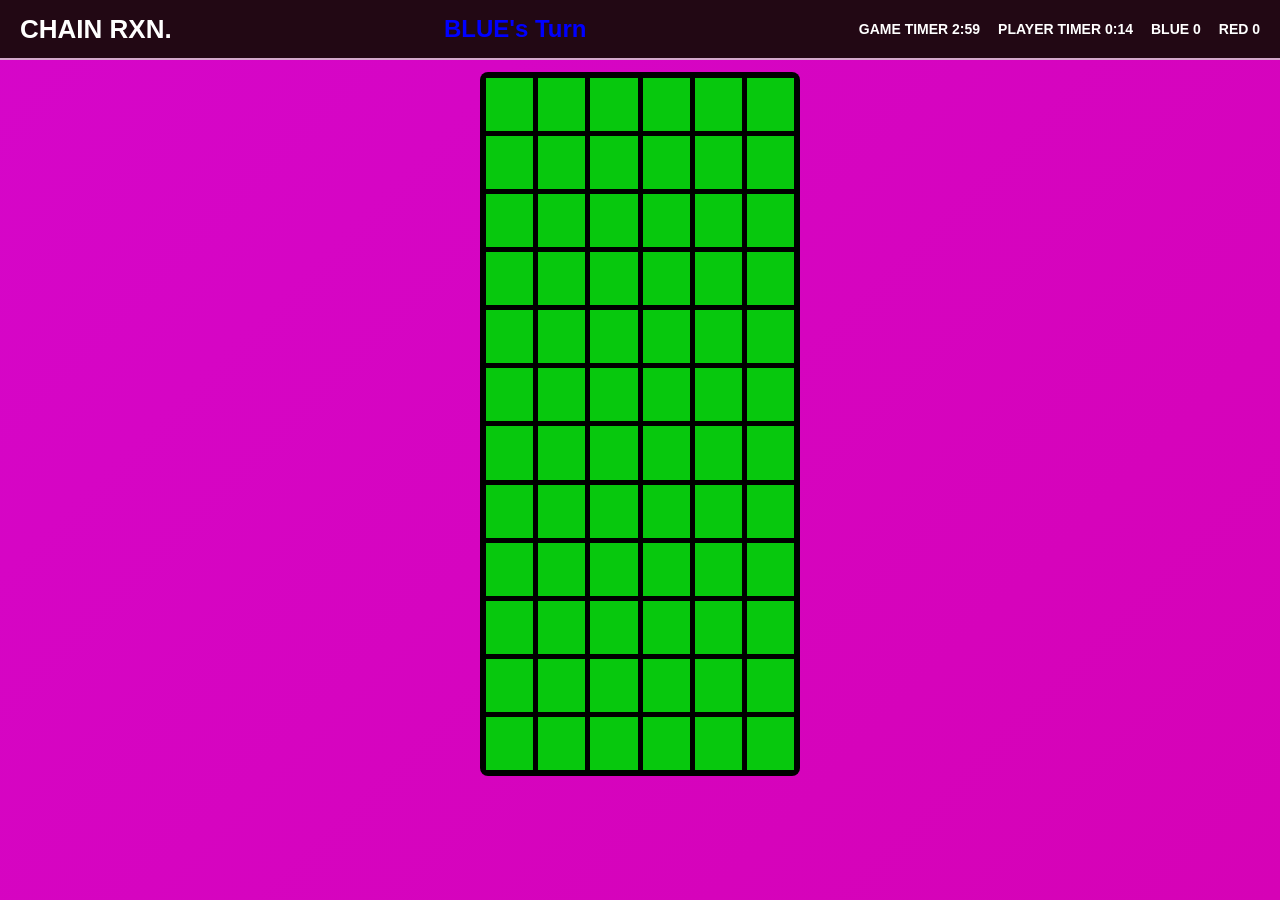
==== index.html @ 2e9fa352 "Game logic implemented" ====
<!DOCTYPE html>
<html lang="en">

<head>

    <meta charset="UTF-8">

    <meta name="viewport"
          content="width=device-width, initial-scale=1.0">

    <title>Chain RXN</title>



    <link rel="stylesheet"
          href="style.css">

<body>

    <!-- TOP BAR -->
     

    <header class="top-bar">

        <div class="left-title">
            CHAIN RXN.
        </div>

        <div class="center-text"
             id="turnText">

            BLUE player starts

        </div>

        <div class="right-info">

            <span id="gameTimer">
                GAME TIMER 
            </span>

            <span id="playerTimer">
                PLAYER TIMER 
            </span>

            <span id="blueScore">
                 0
            </span>

            <span id="redScore">
                RED 0
            </span>

        </div>

    </header>


    <!-- GAME AREA -->

    <main class="game-container">

        <div class="board"
             id="board">

        </div>

    </main>


    <!-- EXPLOSION SOUND -->

    <audio id="explodeSound"
           src="sounds/explode.mp3"></audio>

    <script src="script.js"></script>

</body>

</html>
---- style.css ----
* {

    margin: 0;

    padding: 0;

    box-sizing: border-box;
}


/* BODY */

body {

    min-height: 100vh;

    overflow-x: hidden;

    font-family: Arial, Helvetica, sans-serif;

    background: linear-gradient(
        135deg,
        #d606c9,
        #d602b6
    );
}

#turnText{
    color: blue;
}


/* HEADER */

.top-bar {

    width: 100%;

    min-height: 60px;

    background-color: #220814;

    border-bottom: 2px solid #d4a8cc;

    display: flex;

    justify-content: space-between;

    align-items: center;

    flex-wrap: wrap;

    padding: 10px 20px;

    color: white;

    gap: 15px;
}

/* LEFT TITLE */

.left-title {

    font-size: 26px;

    font-weight: 900;

    white-space: nowrap;
}


/* CENTER TEXT */

.center-text {

    flex: 1;

    text-align: center;

    font-size: 24px;

    font-weight: bold;

    min-width: 180px;
}


/* RIGHT INFO */

.right-info {

    display: flex;

    gap: 18px;

    font-size: 14px;

    font-weight: bold;

    flex-wrap: wrap;

    justify-content: flex-end;
}

/* GAME AREA */

.game-container {

    width: 100%;

    display: flex;

    justify-content: center;

    align-items: flex-start;

    padding-top: 12px;

    padding-bottom: 40px;
}


/* BOARD */

.board {

    width: min(92vw, 320px);

    aspect-ratio: 1 / 2.2;

    background-color: black;

    padding: 5px;

    display: grid;

    grid-template-columns: repeat(6, 1fr);

    grid-template-rows: repeat(12, 1fr);

    gap: 3px;

    border-radius: 8px;
}


/* CELLS */

.cell {

    background-color: #07c80d;

    border: 1px solid black;

    position: relative;

    overflow: hidden;

    cursor: pointer;

    transition: 0.2s;
}


/* HOVER */

.cell:hover {

    background-color: #0b5b03;

    transform: scale(1.05);
}


/* ORBS */

.orb {

    width: 16px;

    height: 16px;

    border-radius: 50%;

    position: absolute;

    animation: pulse 1s infinite;
}


/* BLUE */

.blue-orb {

    background: #302dff;


}


/* RED */

.red-orb {

    background: #ff365ec3;

    
}


/* ORB ANIMATION 

@keyframes pulse {

    0% {

        transform: scale(1);
    }

    50% {

        transform: scale(1.15);
    }

    100% {

        transform: scale(1);
    }
} */


/* TABLET */

@media (max-width: 992px)
{
    .center-text {

        position: static;

        transform: none;

        width: 100%;

        text-align: center;

        order: 3;

        margin-top: 5px;
    }

    .top-bar {

        justify-content: center;
    }

    .right-info {

        width: 100%;

        justify-content: center;
    }
}


/* MOBILE */

@media (max-width: 576px)
{
    .left-title {

        font-size: 20px;
    }

    .center-text {

        font-size: 18px;
    }

    .right-info {

        font-size: 12px;

        gap: 10px;
    }

    .board {

        width: 90vw;
    }

    .orb {

        width: 12px;

        height: 12px;
    }
}
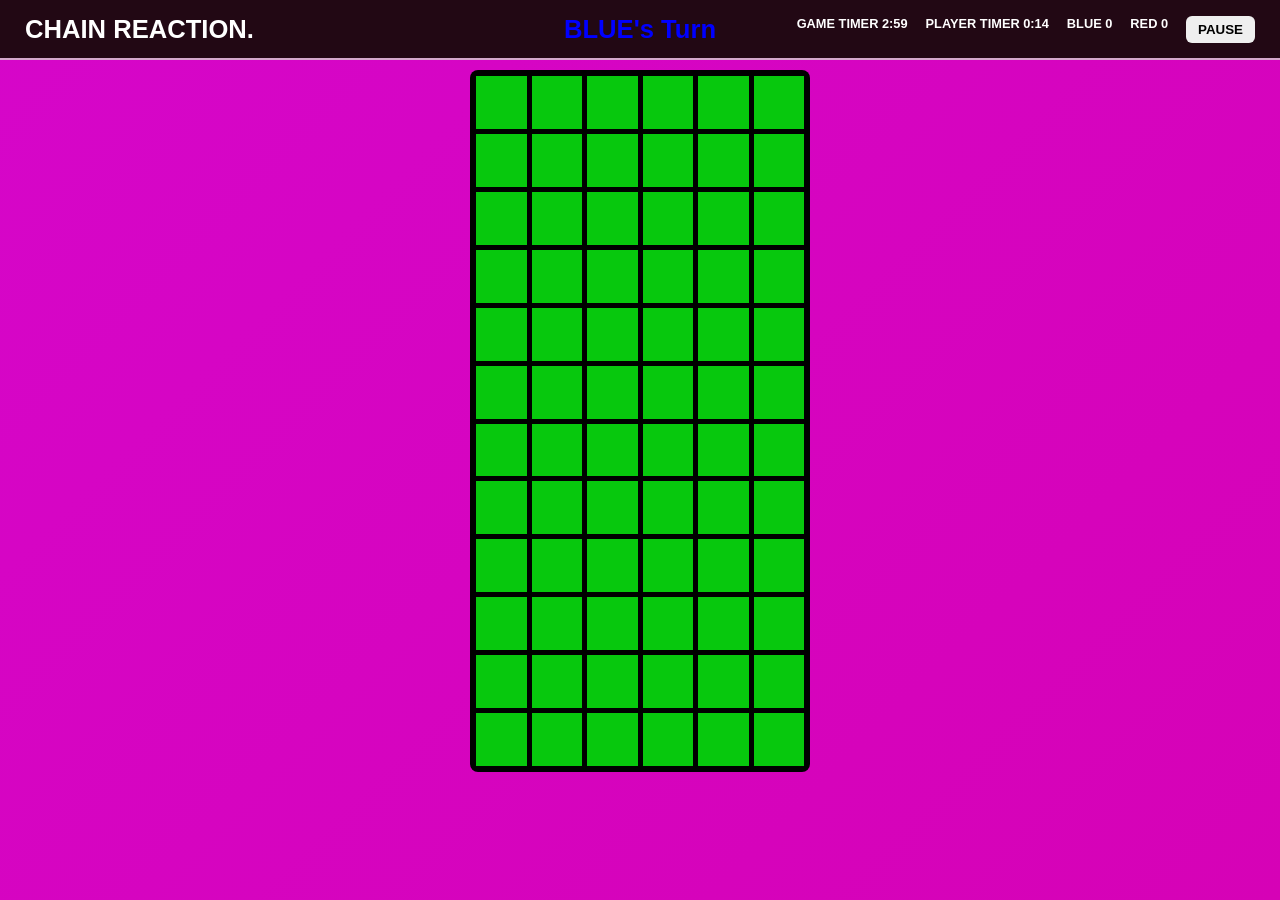
==== commit 1d8e9536: "Webpage made responsive" ====
--- a/index.html
+++ b/index.html
@@ -23,7 +23,7 @@
     <header class="top-bar">
 
         <div class="left-title">
-            CHAIN RXN.
+            CHAIN REACTION.
         </div>
 
         <div class="center-text"
@@ -36,20 +36,23 @@
         <div class="right-info">
 
             <span id="gameTimer">
-                GAME TIMER 
+                GAME TIMER 3:00
             </span>
 
             <span id="playerTimer">
-                PLAYER TIMER 
+                PLAYER TIMER 0:15
             </span>
 
-            <span id="blueScore">
+            <span id="blueScore"> 
                  0
             </span>
 
             <span id="redScore">
                 RED 0
             </span>
+            <button id="pauseBtn">
+                    PAUSE
+            </button>
 
         </div>
 
--- a/style.css
+++ b/style.css
@@ -50,18 +50,17 @@
 
     flex-wrap: wrap;
 
-    padding: 10px 20px;
+    padding: 10px clamp(10px, 3vw, 25px);
 
     color: white;
 
-    gap: 15px;
-}
-
+    gap: 12px;
+    position: relative;
+}
 /* LEFT TITLE */
-
 .left-title {
 
-    font-size: 26px;
+    font-size: clamp(18px, 2vw, 28px);
 
     font-weight: 900;
 
@@ -73,64 +72,66 @@
 
 .center-text {
 
-    flex: 1;
+    position: absolute;
+
+    left: 50%;
+
+    transform: translateX(-50%);
+
+    font-size: clamp(18px, 2vw, 28px);
+
+    font-weight: bold;
 
     text-align: center;
 
-    font-size: 24px;
+    white-space: nowrap;
+}
+
+
+/* RIGHT INFO */
+
+.right-info {
+
+    display: flex;
+
+    gap: clamp(8px, 1.5vw, 18px);
+
+    font-size: clamp(10px, 1vw, 14px);
 
     font-weight: bold;
 
-    min-width: 180px;
-}
-
-
-/* RIGHT INFO */
-
-.right-info {
+    flex-wrap: wrap;
+
+    justify-content: flex-end;
+}
+/* GAME AREA */
+
+.game-container {
+
+    width: 100%;
 
     display: flex;
 
-    gap: 18px;
-
-    font-size: 14px;
-
-    font-weight: bold;
-
-    flex-wrap: wrap;
-
-    justify-content: flex-end;
-}
-
-/* GAME AREA */
-
-.game-container {
-
-    width: 100%;
-
-    display: flex;
-
     justify-content: center;
 
     align-items: flex-start;
 
-    padding-top: 12px;
-
-    padding-bottom: 40px;
+    padding-top: 10px;
+
+    padding-bottom: 30px;
 }
 
 
 /* BOARD */
-
 .board {
 
-    width: min(92vw, 320px);
-
-    aspect-ratio: 1 / 2.2;
+    width: min(92vw, 340px);
+
+    height: min(78vh, 760px);
 
     background-color: black;
 
-    padding: 5px;
+    padding: min(1vw, 5px);
 
     display: grid;
 
@@ -138,12 +139,11 @@
 
     grid-template-rows: repeat(12, 1fr);
 
-    gap: 3px;
+    gap: min(0.6vw, 3px);
 
     border-radius: 8px;
 }
 
-
 /* CELLS */
 
 .cell {
@@ -176,15 +176,16 @@
 
 .orb {
 
-    width: 16px;
-
-    height: 16px;
+    width: clamp(8px, 1.7vw, 16px);
+
+    height: clamp(8px, 1.7vw, 16px);
 
     border-radius: 50%;
 
     position: absolute;
 
     animation: pulse 1s infinite;
+    pointer-events: none;
 }
 
 
@@ -230,6 +231,8 @@
 
 
 /* TABLET */
+
+
 
 @media (max-width: 992px)
 {
@@ -264,34 +267,135 @@
 
 /* MOBILE */
 
+
 @media (max-width: 576px)
 {
+
+    /* HEADER */
+
+    .top-bar {
+
+        padding: 14px 10px;
+
+        gap: 8px;
+
+        flex-direction: column;
+
+        justify-content: center;
+
+        align-items: center;
+    }
+
+
+    /* TITLE */
+
     .left-title {
 
-        font-size: 20px;
-    }
+        font-size: 16px;
+
+        text-align: center;
+    }
+
+
+    /* TURN TEXT */
 
     .center-text {
 
-        font-size: 18px;
-    }
+        position: static;
+
+        transform: none;
+
+        width: 100%;
+
+        text-align: center;
+
+        order: 3;
+
+        font-size: 16px;
+
+        margin-top: 4px;
+    }
+
+
+    /* TIMER SECTION */
 
     .right-info {
 
-        font-size: 12px;
+        width: 100%;
+
+        justify-content: center;
 
         gap: 10px;
-    }
+
+        font-size: 10px;
+
+        flex-wrap: wrap;
+    }
+
+
+    /* GAME AREA */
+
+    .game-container {
+
+        padding-top: 6px;
+
+        padding-bottom: 20px;
+    }
+
+
+    /* BOARD */
 
     .board {
 
-        width: 90vw;
-    }
+        width: 94vw;
+
+        aspect-ratio: 1 / 1.95;
+
+        gap: 2px;
+
+        padding: 4px;
+
+        border-radius: 12px;
+    }
+
+
+    /* CELLS */
+
+    .cell {
+
+        border-width: 1px;
+    }
+
+
+    /* ORBS */
 
     .orb {
 
-        width: 12px;
-
-        height: 12px;
-    }
+        width: 9px;
+
+        height: 9px;
+    }
+}
+#pauseBtn {
+
+    
+
+    color: black;
+
+    border: none;
+
+    padding: 6px 12px;
+
+    border-radius: 6px;
+
+    font-weight: bold;
+
+    cursor: pointer;
+
+    transition: 0.2s;
+}
+
+#pauseBtn:hover {
+
+    background: #d0d;
 }
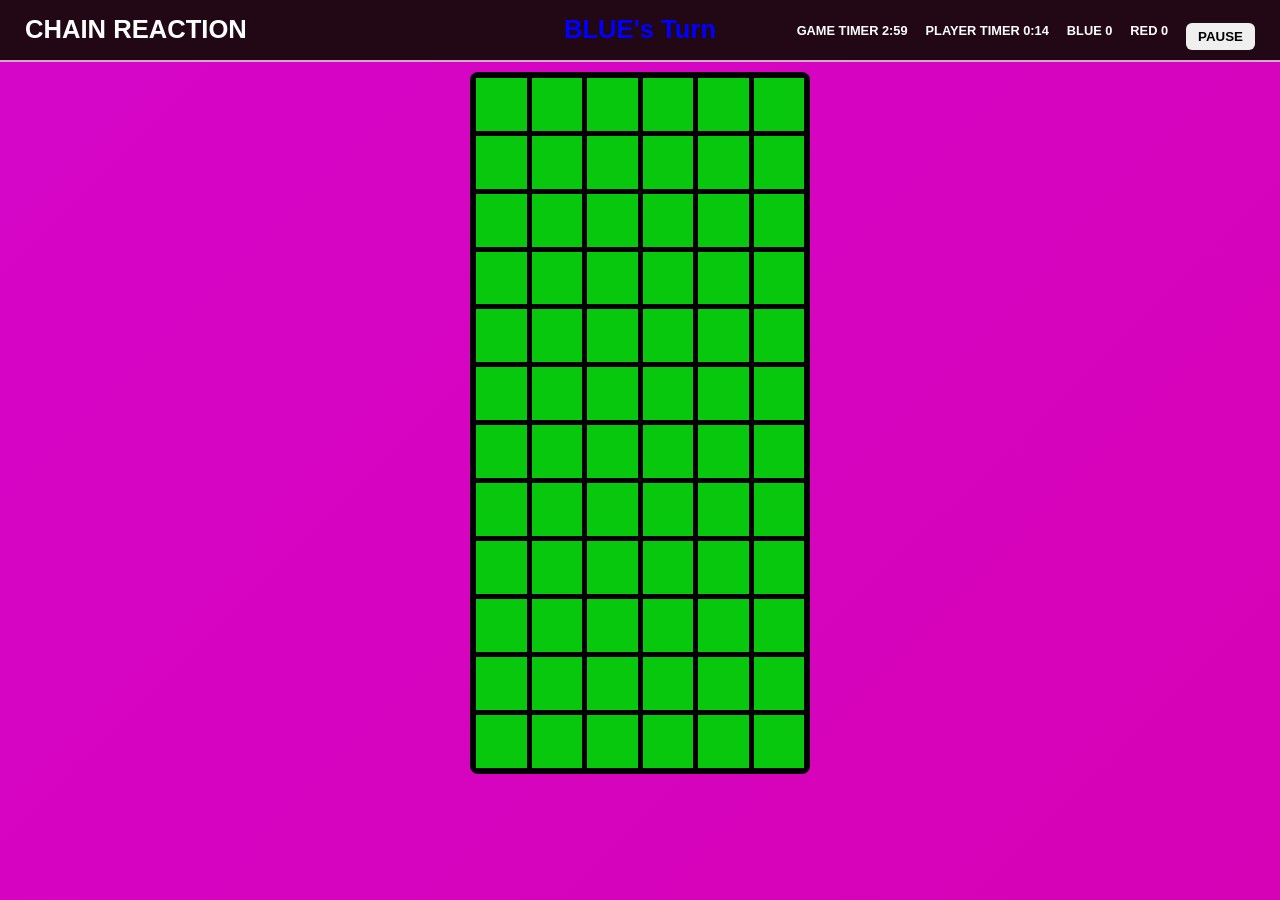
==== commit 87269527: "Removed unwanted files" ====
--- a/index.html
+++ b/index.html
@@ -17,13 +17,13 @@
 
 <body>
 
-    <!-- TOP BAR -->
+  
      
 
     <header class="top-bar">
 
         <div class="left-title">
-            CHAIN REACTION.
+            CHAIN REACTION
         </div>
 
         <div class="center-text"
@@ -50,9 +50,25 @@
             <span id="redScore">
                 RED 0
             </span>
+            <div id="pauseOverlay" class="overlay hidden">
+                <div class="dialog-box ">
+                    <h2>Game Paused</h2>
+                    <p>Everything is currently frozen.</p>
+                    <button class="dialog-box-button" id="resumeBtn">Resume</button>
+                </div>
+            </div>
+            <div id="restartOverlay" class="overlay hidden">
+                <div class="dialog-box">
+                    <h2 id ="dialogBoxHeader"></h2>
+                    <p id ="dialogBoxPara"></p>
+                    <button class="dialog-box-button" id="restartBtn">Restart</button>
+                </div>
+            </div>
             <button id="pauseBtn">
-                    PAUSE
+                PAUSE
             </button>
+            
+        
 
         </div>
 
--- a/style.css
+++ b/style.css
@@ -101,6 +101,7 @@
     font-weight: bold;
 
     flex-wrap: wrap;
+    margin-top: 1em;
 
     justify-content: flex-end;
 }
@@ -207,31 +208,6 @@
 
     
 }
-
-
-/* ORB ANIMATION 
-
-@keyframes pulse {
-
-    0% {
-
-        transform: scale(1);
-    }
-
-    50% {
-
-        transform: scale(1.15);
-    }
-
-    100% {
-
-        transform: scale(1);
-    }
-} */
-
-
-/* TABLET */
-
 
 
 @media (max-width: 992px)
@@ -378,8 +354,6 @@
 }
 #pauseBtn {
 
-    
-
     color: black;
 
     border: none;
@@ -398,4 +372,140 @@
 #pauseBtn:hover {
 
     background: #d0d;
-}+}
+/* Dark background that covers the full screen */
+.overlay {
+  position: fixed;
+  top: 0;
+  left: 0;
+  width: 100vw;
+  height: 100vh;
+  background: rgba(0, 0, 0, 0.6); /* Dimmed effect */
+  display: flex;
+  justify-content: center; /* Center horizontally */
+  align-items: center;     /* Center vertically */
+  z-index: 9999;          /* Always stay on top */
+}
+
+/* The actual dialog popup */
+.dialog-box {
+
+    background: linear-gradient(
+        145deg,
+        #2d1030,
+        #4b1d50
+    );
+
+    padding: 40px 35px;
+
+    border-radius: 20px;
+
+    text-align: center;
+
+    min-width: 320px;
+
+    max-width: 90vw;
+
+    border: 2px solid #d68cff;
+
+    box-shadow:
+        0 0 20px rgba(214, 140, 255, 0.4),
+        0 0 60px rgba(214, 140, 255, 0.2);
+
+    animation: popup 0.25s ease;
+}
+
+
+/* TITLE */
+
+.dialog-box h2 {
+
+    color: white;
+
+    font-size: clamp(28px, 4vw, 42px);
+
+    margin-bottom: 15px;
+
+    letter-spacing: 1px;
+}
+
+
+/* TEXT */
+
+.dialog-box p {
+
+    color: #ddd;
+
+    font-size: 16px;
+
+    margin-bottom: 28px;
+
+    line-height: 1.5;
+}
+
+
+/* BUTTON */
+
+.dialog-box-button {
+
+    background: linear-gradient(
+        135deg,
+        #2d7cff,
+        #6ea8ff
+    );
+
+    color: white;
+
+    border: none;
+
+    padding: 14px 34px;
+
+    border-radius: 12px;
+
+    font-size: 16px;
+
+    font-weight: bold;
+
+    cursor: pointer;
+
+    transition: all 0.2s ease;
+
+    box-shadow:
+        0 0 12px rgba(45, 124, 255, 0.5);
+}
+
+
+/* BUTTON HOVER */
+
+.dialog-box-button:hover {
+
+    transform: scale(1.06);
+
+    box-shadow:
+        0 0 20px rgba(45, 124, 255, 0.8);
+}
+
+
+/* POPUP ANIMATION */
+
+@keyframes popup {
+
+    from {
+
+        transform: scale(0.8);
+
+        opacity: 0;
+    }
+
+    to {
+
+        transform: scale(1);
+
+        opacity: 1;
+    }
+}
+
+/* Helper class to hide the overlay */
+.hidden {
+  display: none !important;
+}
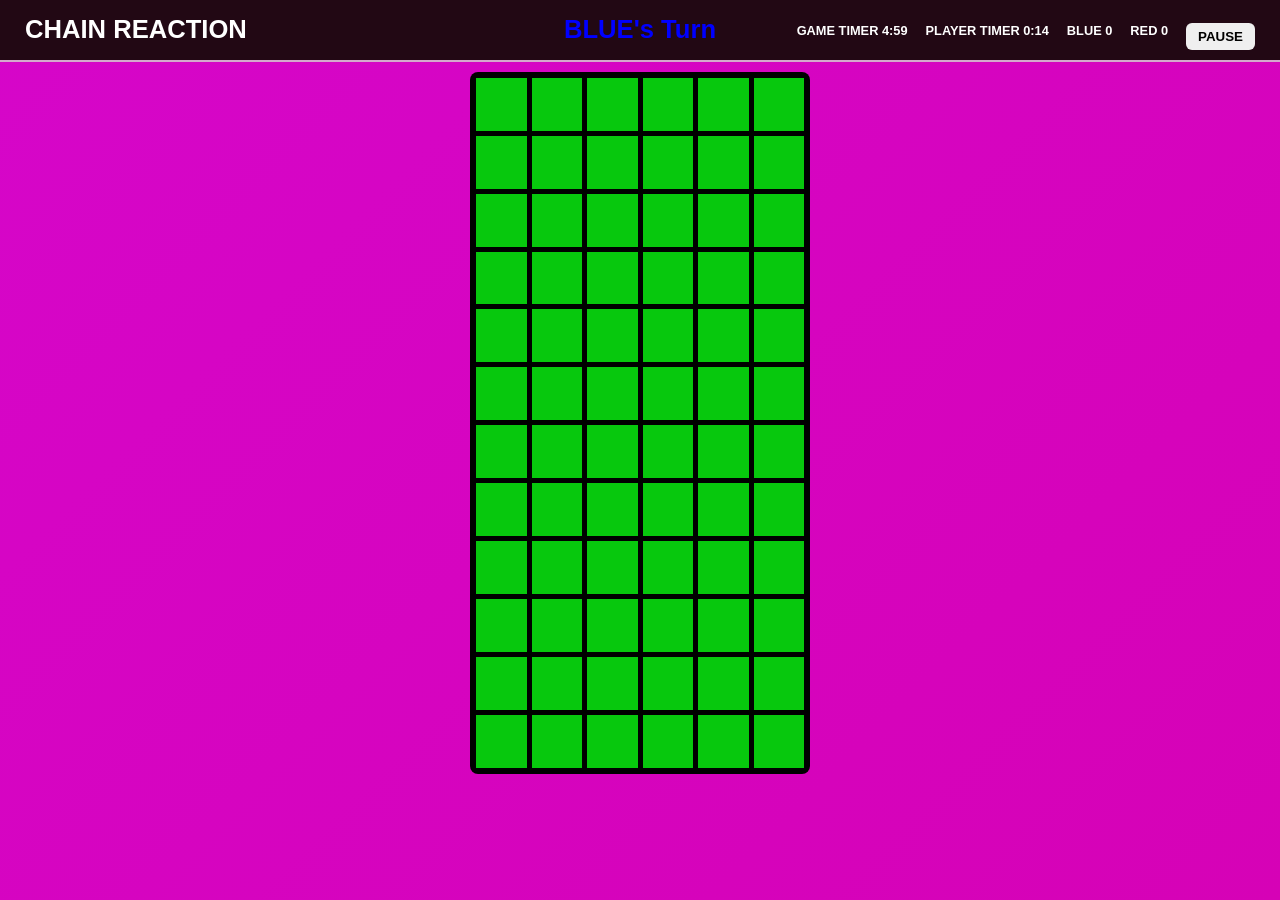
==== commit 41a79202: "Documented the code" ====
--- a/index.html
+++ b/index.html
@@ -36,7 +36,7 @@
         <div class="right-info">
 
             <span id="gameTimer">
-                GAME TIMER 3:00
+                GAME TIMER 5:00
             </span>
 
             <span id="playerTimer">
@@ -53,7 +53,7 @@
             <div id="pauseOverlay" class="overlay hidden">
                 <div class="dialog-box ">
                     <h2>Game Paused</h2>
-                    <p>Everything is currently frozen.</p>
+                    <p>Screen is frozen.Click resume to continue playing</p>
                     <button class="dialog-box-button" id="resumeBtn">Resume</button>
                 </div>
             </div>
@@ -74,9 +74,6 @@
 
     </header>
 
-
-    <!-- GAME AREA -->
-
     <main class="game-container">
 
         <div class="board"
@@ -86,9 +83,6 @@
 
     </main>
 
-
-    <!-- EXPLOSION SOUND -->
-
     <audio id="explodeSound"
            src="sounds/explode.mp3"></audio>
 
--- a/style.css
+++ b/style.css
@@ -8,7 +8,7 @@
 }
 
 
-/* BODY */
+
 
 body {
 
@@ -30,7 +30,7 @@
 }
 
 
-/* HEADER */
+
 
 .top-bar {
 
@@ -57,7 +57,7 @@
     gap: 12px;
     position: relative;
 }
-/* LEFT TITLE */
+
 .left-title {
 
     font-size: clamp(18px, 2vw, 28px);
@@ -68,7 +68,7 @@
 }
 
 
-/* CENTER TEXT */
+
 
 .center-text {
 
@@ -88,7 +88,7 @@
 }
 
 
-/* RIGHT INFO */
+
 
 .right-info {
 
@@ -105,7 +105,7 @@
 
     justify-content: flex-end;
 }
-/* GAME AREA */
+
 
 .game-container {
 
@@ -123,7 +123,7 @@
 }
 
 
-/* BOARD */
+
 .board {
 
     width: min(92vw, 340px);
@@ -145,7 +145,7 @@
     border-radius: 8px;
 }
 
-/* CELLS */
+
 
 .cell {
 
@@ -163,7 +163,7 @@
 }
 
 
-/* HOVER */
+
 
 .cell:hover {
 
@@ -173,7 +173,7 @@
 }
 
 
-/* ORBS */
+
 
 .orb {
 
@@ -190,7 +190,7 @@
 }
 
 
-/* BLUE */
+
 
 .blue-orb {
 
@@ -200,7 +200,6 @@
 }
 
 
-/* RED */
 
 .red-orb {
 
@@ -241,13 +240,12 @@
 }
 
 
-/* MOBILE */
 
 
 @media (max-width: 576px)
 {
 
-    /* HEADER */
+   
 
     .top-bar {
 
@@ -263,7 +261,7 @@
     }
 
 
-    /* TITLE */
+  
 
     .left-title {
 
@@ -273,7 +271,7 @@
     }
 
 
-    /* TURN TEXT */
+
 
     .center-text {
 
@@ -293,7 +291,7 @@
     }
 
 
-    /* TIMER SECTION */
+   
 
     .right-info {
 
@@ -309,7 +307,7 @@
     }
 
 
-    /* GAME AREA */
+   
 
     .game-container {
 
@@ -319,7 +317,7 @@
     }
 
 
-    /* BOARD */
+   
 
     .board {
 
@@ -335,7 +333,7 @@
     }
 
 
-    /* CELLS */
+  
 
     .cell {
 
@@ -343,7 +341,7 @@
     }
 
 
-    /* ORBS */
+
 
     .orb {
 
@@ -373,21 +371,21 @@
 
     background: #d0d;
 }
-/* Dark background that covers the full screen */
+
 .overlay {
   position: fixed;
   top: 0;
   left: 0;
   width: 100vw;
   height: 100vh;
-  background: rgba(0, 0, 0, 0.6); /* Dimmed effect */
+  background: rgba(0, 0, 0, 0.6); 
   display: flex;
-  justify-content: center; /* Center horizontally */
-  align-items: center;     /* Center vertically */
-  z-index: 9999;          /* Always stay on top */
-}
-
-/* The actual dialog popup */
+  justify-content: center; 
+  align-items: center;     
+  z-index: 9999;         
+}
+
+
 .dialog-box {
 
     background: linear-gradient(
@@ -416,7 +414,7 @@
 }
 
 
-/* TITLE */
+
 
 .dialog-box h2 {
 
@@ -430,7 +428,7 @@
 }
 
 
-/* TEXT */
+
 
 .dialog-box p {
 
@@ -444,7 +442,7 @@
 }
 
 
-/* BUTTON */
+
 
 .dialog-box-button {
 
@@ -475,7 +473,6 @@
 }
 
 
-/* BUTTON HOVER */
 
 .dialog-box-button:hover {
 
@@ -486,7 +483,6 @@
 }
 
 
-/* POPUP ANIMATION */
 
 @keyframes popup {
 
@@ -505,7 +501,6 @@
     }
 }
 
-/* Helper class to hide the overlay */
 .hidden {
   display: none !important;
 }
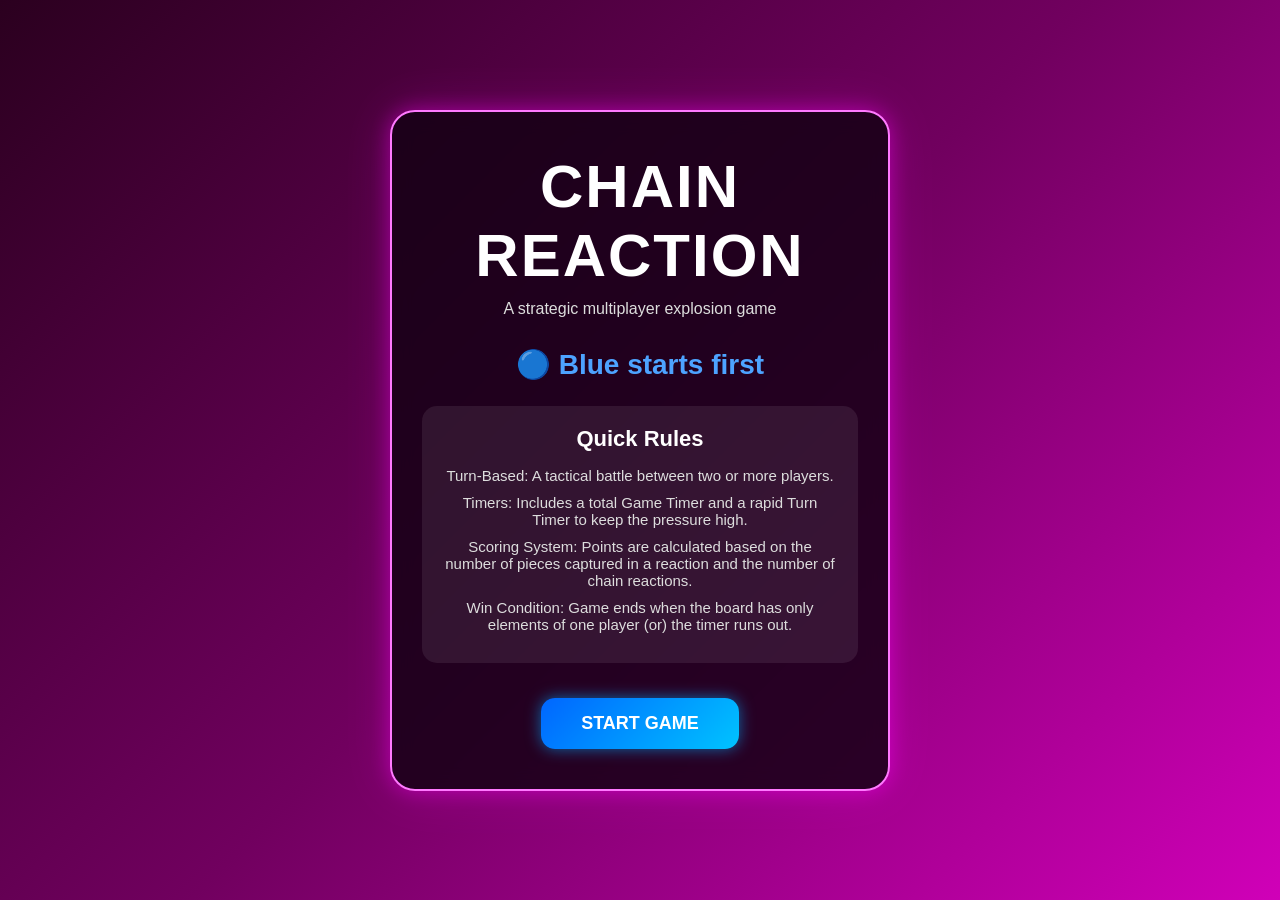
==== commit 6ff7814f: "Home page complete" ====
--- a/index.html
+++ b/index.html
@@ -8,85 +8,75 @@
     <meta name="viewport"
           content="width=device-width, initial-scale=1.0">
 
-    <title>Chain RXN</title>
-
-
+    <title>Chain Reaction</title>
 
     <link rel="stylesheet"
-          href="style.css">
+          href="css/home.css">
+
+</head>
 
 <body>
 
-  
-     
+    <div class="landing-container">
 
-    <header class="top-bar">
+        <div class="game-card">
 
-        <div class="left-title">
-            CHAIN REACTION
-        </div>
+            <h1 class="game-title">
+                CHAIN REACTION
+            </h1>
 
-        <div class="center-text"
-             id="turnText">
+            <p class="subtitle">
+                A strategic multiplayer explosion game
+            </p>
 
-            BLUE player starts
+            <div class="starter-info">
+
+                <h2>
+                    🔵 Blue starts first
+                </h2>
+
+            </div>
+
+            <div class="rules-box">
+
+                <h3>Quick Rules</h3>
+
+                <ul>
+
+                    <li>
+                        Turn-Based: A tactical battle between two or more players.
+                    </li>
+
+                    <li>
+                        Timers: Includes a total Game Timer and a rapid Turn Timer to keep the pressure high.
+                    </li>
+
+                    <li>
+                        Scoring System: Points are calculated based on the number of pieces captured in a reaction and the number of chain reactions.
+                    </li>
+                    
+                    <li>
+                        Win Condition: Game ends when the board has only elements of one player (or) the timer runs out.
+                    </li>
+
+                </ul>
+
+            </div>
+
+            <a href="game.html"
+               class="start-link">
+
+                <button class="start-btn">
+
+                    START GAME
+
+                </button>
+
+            </a>
 
         </div>
 
-        <div class="right-info">
-
-            <span id="gameTimer">
-                GAME TIMER 5:00
-            </span>
-
-            <span id="playerTimer">
-                PLAYER TIMER 0:15
-            </span>
-
-            <span id="blueScore"> 
-                 0
-            </span>
-
-            <span id="redScore">
-                RED 0
-            </span>
-            <div id="pauseOverlay" class="overlay hidden">
-                <div class="dialog-box ">
-                    <h2>Game Paused</h2>
-                    <p>Screen is frozen.Click resume to continue playing</p>
-                    <button class="dialog-box-button" id="resumeBtn">Resume</button>
-                </div>
-            </div>
-            <div id="restartOverlay" class="overlay hidden">
-                <div class="dialog-box">
-                    <h2 id ="dialogBoxHeader"></h2>
-                    <p id ="dialogBoxPara"></p>
-                    <button class="dialog-box-button" id="restartBtn">Restart</button>
-                </div>
-            </div>
-            <button id="pauseBtn">
-                PAUSE
-            </button>
-            
-        
-
-        </div>
-
-    </header>
-
-    <main class="game-container">
-
-        <div class="board"
-             id="board">
-
-        </div>
-
-    </main>
-
-    <audio id="explodeSound"
-           src="sounds/explode.mp3"></audio>
-
-    <script src="script.js"></script>
+    </div>
 
 </body>
 
--- a/css/home.css
+++ b/css/home.css
@@ -0,0 +1,231 @@
+* {
+
+    margin: 0;
+
+    padding: 0;
+
+    box-sizing: border-box;
+}
+
+
+body {
+
+    min-height: 100vh;
+
+    display: flex;
+
+    justify-content: center;
+
+    align-items: center;
+
+    font-family: Arial, Helvetica, sans-serif;
+
+    background:
+        linear-gradient(
+            135deg,
+            #2b001f,
+            #71005f,
+            #d000b8
+        );
+
+    overflow: hidden;
+}
+
+
+/* MAIN CONTAINER */
+
+.landing-container {
+
+    width: 100%;
+
+    display: flex;
+
+    justify-content: center;
+
+    align-items: center;
+
+    padding: 20px;
+}
+
+
+/* GAME CARD */
+
+.game-card {
+
+    width: min(90vw, 500px);
+
+    background:
+        rgba(20, 0, 20, 0.85);
+
+    border:
+
+        2px solid #ff79ff;
+
+    border-radius: 25px;
+
+    padding: 40px 30px;
+
+    text-align: center;
+
+    backdrop-filter: blur(10px);
+
+    box-shadow:
+
+        0 0 20px rgba(255, 0, 255, 0.4),
+
+        0 0 50px rgba(255, 0, 255, 0.2);
+}
+
+
+/* TITLE */
+
+.game-title {
+
+    font-size: clamp(38px, 5vw, 60px);
+
+    color: white;
+
+    margin-bottom: 10px;
+
+    letter-spacing: 2px;
+}
+
+
+/* SUBTITLE */
+
+.subtitle {
+
+    color: #dddddd;
+
+    font-size: 16px;
+
+    margin-bottom: 30px;
+}
+
+
+/* STARTER INFO */
+
+.starter-info {
+
+    margin-bottom: 25px;
+}
+
+
+.starter-info h2 {
+
+    color: #4da3ff;
+
+    font-size: 28px;
+}
+
+
+/* RULES BOX */
+
+.rules-box {
+
+    background:
+
+        rgba(255, 255, 255, 0.08);
+
+    border-radius: 15px;
+
+    padding: 20px;
+
+    margin-bottom: 35px;
+}
+
+
+.rules-box h3 {
+
+    color: white;
+
+    margin-bottom: 15px;
+
+    font-size: 22px;
+}
+
+
+.rules-box ul {
+
+    list-style: none;
+}
+
+
+.rules-box li {
+
+    color: #dddddd;
+
+    margin-bottom: 10px;
+
+    font-size: 15px;
+}
+
+
+/* BUTTON */
+
+.start-btn {
+
+    padding: 15px 40px;
+
+    border: none;
+
+    border-radius: 14px;
+
+    background:
+        linear-gradient(
+            135deg,
+            #0066ff,
+            #00c3ff
+        );
+
+    color: white;
+
+    font-size: 18px;
+
+    font-weight: bold;
+
+    cursor: pointer;
+
+    transition: 0.25s;
+
+    box-shadow:
+        0 0 15px rgba(0, 170, 255, 0.6);
+}
+
+
+/* HOVER */
+
+.start-btn:hover {
+
+    transform: scale(1.08);
+
+    box-shadow:
+        0 0 25px rgba(0, 170, 255, 0.9);
+}
+
+
+/* MOBILE */
+
+@media (max-width: 576px)
+{
+
+    .game-card {
+
+        padding: 30px 20px;
+    }
+
+    .starter-info h2 {
+
+        font-size: 22px;
+    }
+
+    .rules-box li {
+
+        font-size: 14px;
+    }
+
+    .start-btn {
+
+        width: 100%;
+    }
+}
